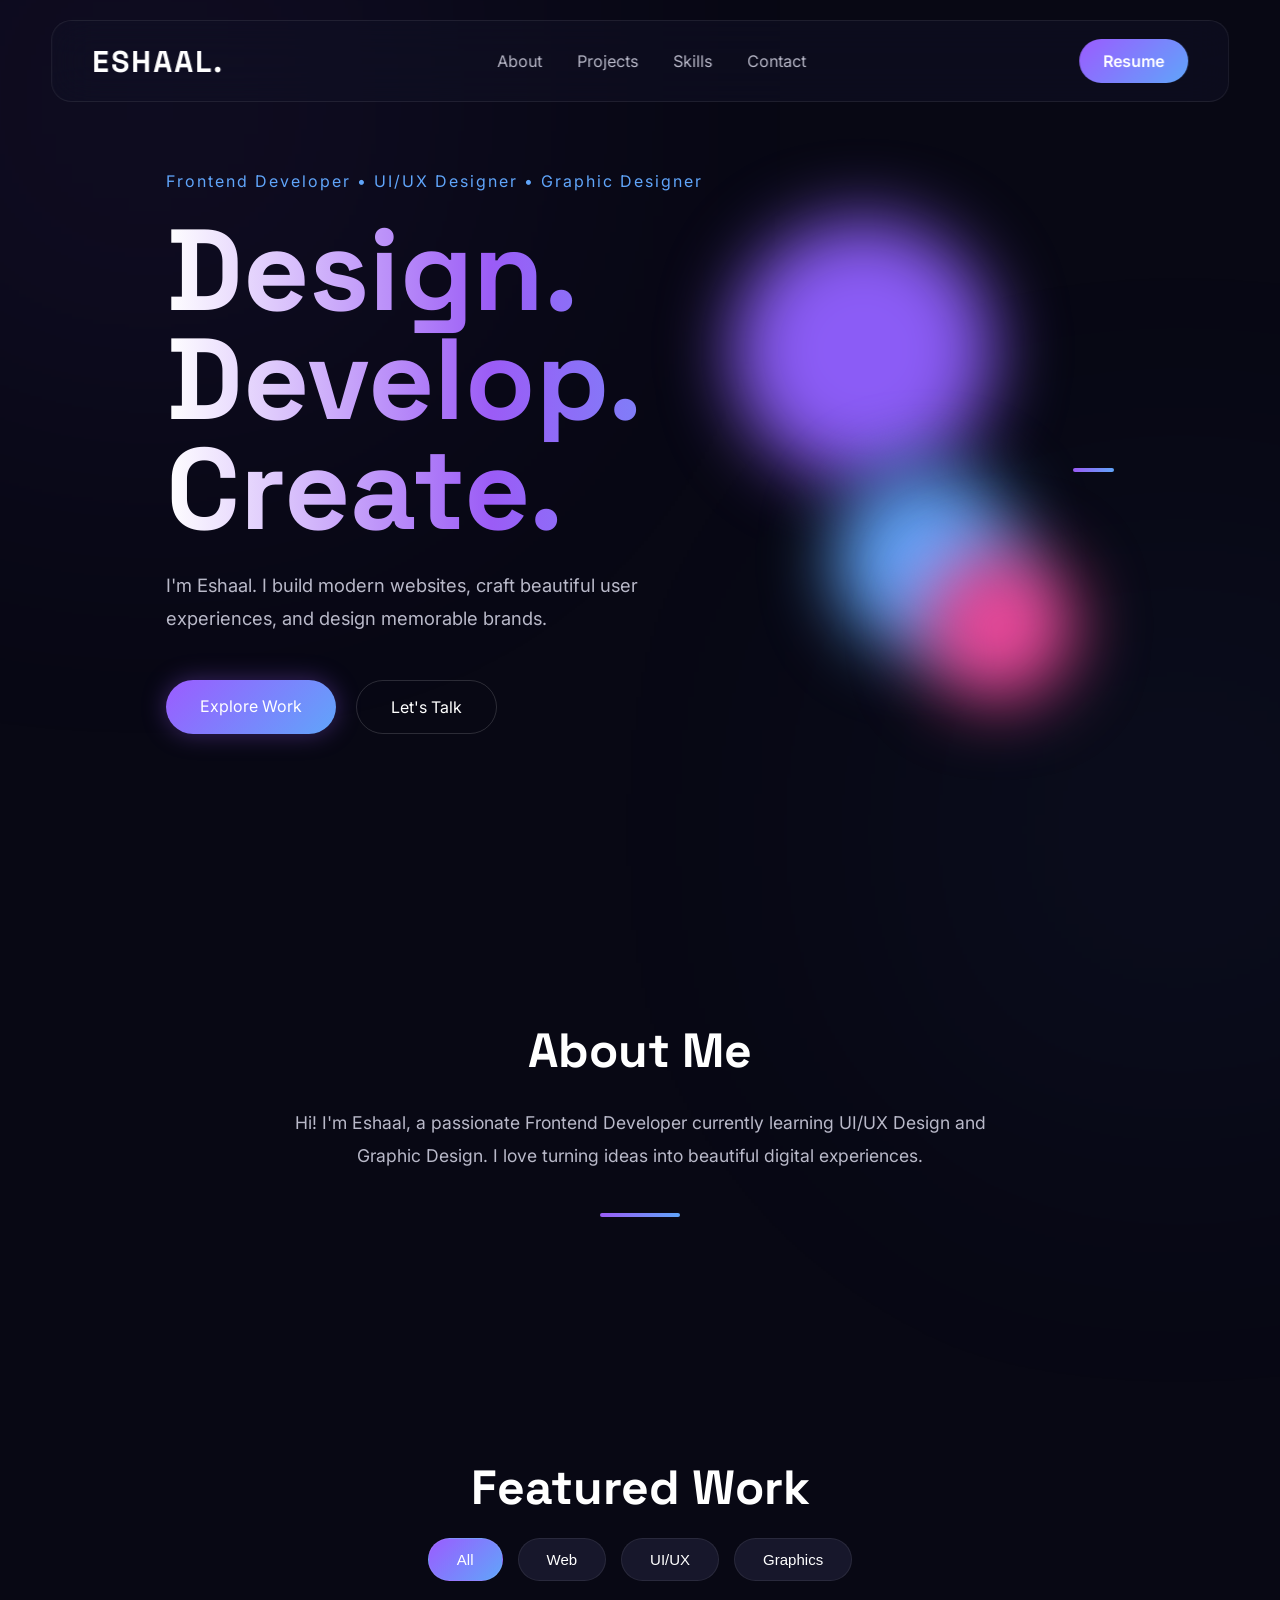
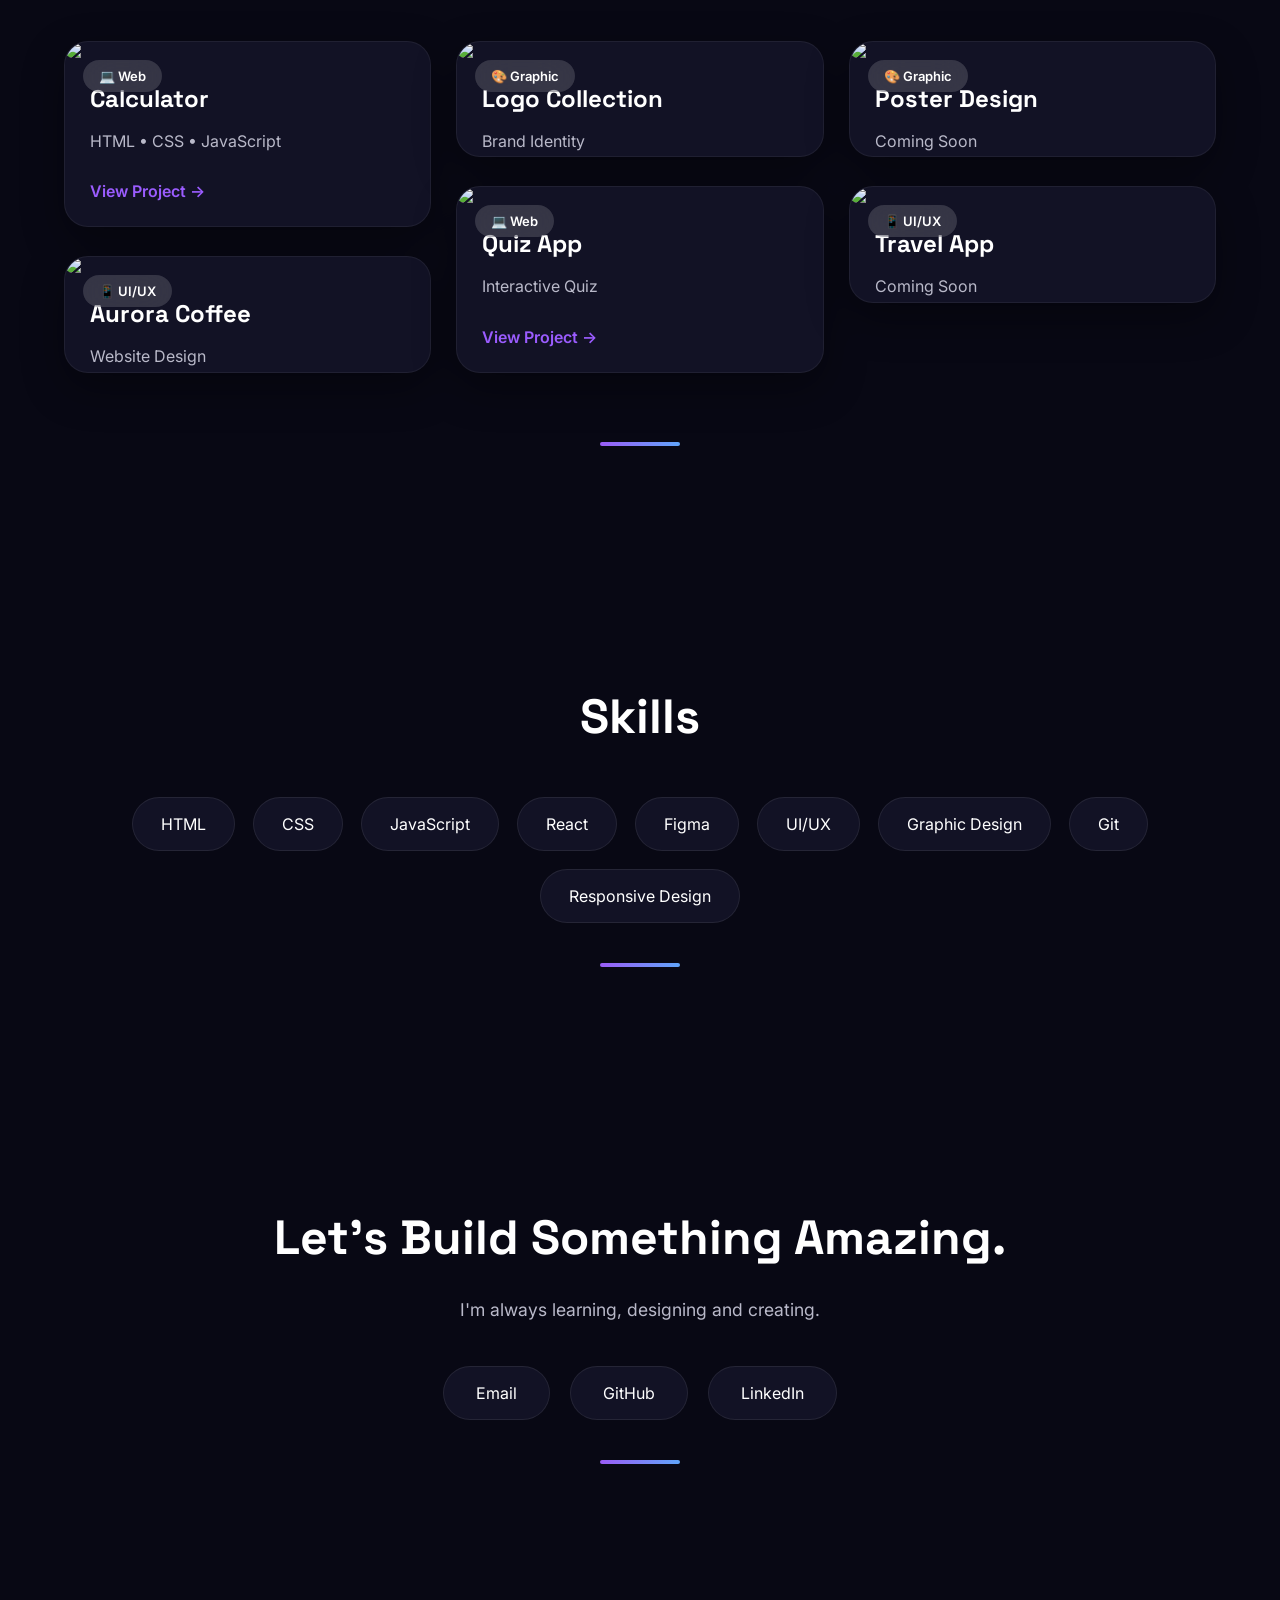
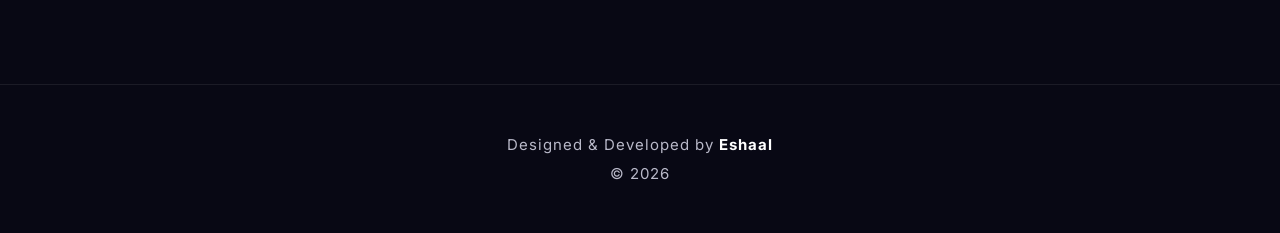
==== index.html @ 86899455 "Add files via upload" ====
<!DOCTYPE html>
<html lang="en">
<head>
<meta charset="UTF-8">
<meta name="viewport" content="width=device-width, initial-scale=1.0">

<title>Eshaal | Portfolio</title>

<link rel="preconnect" href="https://fonts.googleapis.com">
<link rel="preconnect" href="https://fonts.gstatic.com" crossorigin>

<link href="https://fonts.googleapis.com/css2?family=Inter:wght@300;400;500;600;700&family=Space+Grotesk:wght@400;500;700&display=swap" rel="stylesheet">

<link rel="stylesheet" href="style.css">

</head>

<body>

<header>

<div class="logo">
ESHAAL.
</div>

<nav>

<a href="#about">About</a>

<a href="#projects">Projects</a>

<a href="#skills">Skills</a>

<a href="#contact">Contact</a>

</nav>

<a href="#" class="resume">
Resume
</a>

</header>





<section class="hero">

<div class="hero-left">

<p class="tag">

Frontend Developer • UI/UX Designer • Graphic Designer

</p>

<h1>

Design.
Develop.
Create.

</h1>

<p class="hero-description">

I'm Eshaal.

I build modern websites,
craft beautiful user experiences,
and design memorable brands.

</p>

<div class="hero-buttons">

<a href="#projects" class="primary">

Explore Work

</a>

<a href="#contact" class="secondary">

Let's Talk

</a>

</div>

</div>

<div class="hero-right">

<div class="blob purple"></div>

<div class="blob blue"></div>

<div class="blob pink"></div>

</div>

</section>





<section id="about">

<h2>

About Me

</h2>

<p>

Hi!

I'm Eshaal,
a passionate Frontend Developer
currently learning UI/UX Design
and Graphic Design.

I love turning ideas into beautiful digital experiences.

</p>

</section>





<section id="projects">

<h2>

Featured Work

</h2>

<div class="filters">

<button class="active">
All
</button>

<button>
Web
</button>

<button>
UI/UX
</button>

<button>
Graphics
</button>

</div>

<div class="gallery">

<div class="card web">

<img src="images/calculator.png">

<div class="badge">
💻 Web
</div>

<h3>

Calculator

</h3>

<p>

HTML • CSS • JavaScript

</p>

<a href="calculator.html">

View Project →

</a>

</div>





<div class="card ui">

<img src="file:///C:/Users/Dell/OneDrive/Documents/Downloads/Aurora%20Coffee-Home%20(1).png">

<div class="badge">
📱 UI/UX
</div>

<h3>

Aurora Coffee

</h3>

<p>

Website Design

</p>

</div>





<div class="card graphic">

<img src="file:///C:/Users/Dell/OneDrive/Documents/Downloads/Desktop%20-%201.png">

<div class="badge">
🎨 Graphic
</div>

<h3>

Logo Collection

</h3>

<p>

Brand Identity

</p>

</div>





<div class="card web">

<img src="images/quiz.png">

<div class="badge">
💻 Web
</div>

<h3>

Quiz App

</h3>

<p>

Interactive Quiz

</p>

<a href="quiz.html">

View Project →

</a>

</div>





<div class="card graphic">

<img src="images/poster.png">

<div class="badge">
🎨 Graphic
</div>

<h3>

Poster Design

</h3>

<p>

Coming Soon

</p>

</div>





<div class="card ui">

<img src="images/travel.png">

<div class="badge">
📱 UI/UX
</div>

<h3>

Travel App

</h3>

<p>

Coming Soon

</p>

</div>

</div>

</section>





<section id="skills">

<h2>

Skills

</h2>

<div class="skills">

<span>HTML</span>

<span>CSS</span>

<span>JavaScript</span>

<span>React</span>

<span>Figma</span>

<span>UI/UX</span>

<span>Graphic Design</span>

<span>Git</span>

<span>Responsive Design</span>

</div>

</section>





<section id="contact">

<h2>

Let's Build Something Amazing.

</h2>

<p>

I'm always learning,
designing
and creating.

</p>

<div class="socials">

<a href="mailto:your@email.com">

Email

</a>

<a href="https://github.com/">

GitHub

</a>

<a href="#">

LinkedIn

</a>

</div>

</section>





<footer>

<p>

Designed & Developed by

<strong>Eshaal</strong>

</p>

<p>

© 2026

</p>

</footer>

<script src="script.js"></script>

</body>
</html>
---- style.css ----
/* =========================
   GOOGLE RESET
========================= */

*{
    margin:0;
    padding:0;
    box-sizing:border-box;
}

html{
    scroll-behavior:smooth;
}

body{

    font-family:'Inter',sans-serif;

    background:#080814;

    color:white;

    overflow-x:hidden;

}

/* =========================
   COLORS
========================= */

:root{

    --bg:#080814;

    --card:#121225;

    --purple:#9B5CFF;

    --pink:#E879F9;

    --blue:#60A5FA;

    --text:#ffffff;

    --paragraph:#B9B9C9;

    --border:rgba(255,255,255,.08);

}

/* =========================
   HEADER
========================= */

header{

    position:fixed;

    top:20px;

    left:50%;

    transform:translateX(-50%);

    width:92%;

    max-width:1200px;

    padding:18px 40px;

    display:flex;

    justify-content:space-between;

    align-items:center;

    border-radius:20px;

    backdrop-filter:blur(20px);

    background:rgba(18,18,37,.55);

    border:1px solid var(--border);

    z-index:999;

}

.logo{

    font-family:'Space Grotesk',sans-serif;

    font-size:30px;

    font-weight:700;

    letter-spacing:2px;

}

nav{

    display:flex;

    gap:35px;

}

nav a{

    text-decoration:none;

    color:var(--paragraph);

    transition:.35s;

}

nav a:hover{

    color:white;

}

.resume{

    padding:12px 24px;

    border-radius:999px;

    background:linear-gradient(135deg,var(--purple),var(--blue));

    color:white;

    text-decoration:none;

    font-weight:600;

    transition:.35s;

}

.resume:hover{

    transform:translateY(-4px);

    box-shadow:0 15px 30px rgba(155,92,255,.35);

}

/* =========================
   HERO
========================= */

.hero{

    min-height:100vh;

    padding:0 8%;

    display:flex;

    justify-content:space-between;

    align-items:center;

}

.hero-left{

    max-width:650px;

    z-index:5;

}

.tag{

    color:var(--blue);

    letter-spacing:2px;

    margin-bottom:20px;

}

.hero h1{

    font-family:'Space Grotesk',sans-serif;

    font-size:clamp(4.8rem,9vw,8rem);

    line-height:.95;

    margin-bottom:25px;

}

.hero-description{

    color:var(--paragraph);

    font-size:1.15rem;

    line-height:1.8;

    max-width:550px;

    margin-bottom:45px;

}

/* =========================
   BUTTONS
========================= */

.hero-buttons{

    display:flex;

    gap:20px;

}

.primary{

    padding:16px 34px;

    border-radius:999px;

    text-decoration:none;

    color:white;

    background:linear-gradient(135deg,var(--purple),var(--blue));

    transition:.35s;

}

.primary:hover{

    transform:translateY(-5px);

    box-shadow:0 20px 40px rgba(96,165,250,.25);

}

.secondary{

    padding:16px 34px;

    border-radius:999px;

    text-decoration:none;

    color:white;

    border:1px solid rgba(255,255,255,.15);

    transition:.35s;

}

.secondary:hover{

    background:white;

    color:#080814;

}

/* =========================
   FLOATING BLOBS
========================= */

.hero-right{

    position:relative;

    width:500px;

    height:500px;

}

.blob{

    position:absolute;

    border-radius:50%;

    filter:blur(35px);

    animation:float 8s ease-in-out infinite;

}

.purple{

    width:260px;

    height:260px;

    background:#8B5CF6;

    top:20px;

    right:80px;

}

.blue{

    width:180px;

    height:180px;

    background:#60A5FA;

    bottom:50px;

    left:20px;

}

.pink{

    width:150px;

    height:150px;

    background:#EC4899;

    right:0;

    bottom:0;

}

@keyframes float{

0%{

transform:translateY(0px);

}

50%{

transform:translateY(-35px);

}

100%{

transform:translateY(0px);

}

}

/* =========================
   SECTIONS
========================= */

section{

    width:min(1200px,90%);

    margin:auto;

    padding:120px 0;

}

section h2{

    font-family:'Space Grotesk',sans-serif;

    font-size:3rem;

    margin-bottom:25px;

}

section p{

    color:var(--paragraph);

    line-height:1.9;

    max-width:700px;

}

/* =========================
   MOBILE
========================= */

@media(max-width:900px){

header{

padding:18px;

}

nav{

display:none;

}

.resume{

display:none;

}

.hero{

flex-direction:column;

justify-content:center;

text-align:center;

padding-top:150px;

}

.hero-buttons{

justify-content:center;

flex-wrap:wrap;

}

.hero-right{

width:320px;

height:320px;

margin-top:60px;

}

.hero h1{

font-size:4rem;

}

}
/* ===================================
   ABOUT SECTION
=================================== */

#about{

    text-align:center;

}

#about p{

    margin:auto;

    font-size:1.1rem;

}

/* ===================================
   PROJECTS
=================================== */

#projects h2{

    text-align:center;

    margin-bottom:20px;

}

/* Filter Buttons */

.filters{

    display:flex;

    justify-content:center;

    gap:15px;

    flex-wrap:wrap;

    margin-bottom:60px;

}

.filters button{

    background:#17172b;

    border:1px solid rgba(255,255,255,.08);

    color:white;

    padding:12px 28px;

    border-radius:999px;

    cursor:pointer;

    font-size:15px;

    transition:.35s;

}

.filters button:hover{

    background:linear-gradient(135deg,#9B5CFF,#60A5FA);

    transform:translateY(-4px);

}

.filters .active{

    background:linear-gradient(135deg,#9B5CFF,#60A5FA);

}

/* ===================================
   PINTEREST GALLERY
=================================== */

.gallery{

    columns:3 320px;

    column-gap:25px;

}

/* ===================================
   CARDS
=================================== */

.card{

    display:inline-block;

    width:100%;

    margin-bottom:25px;

    background:#121225;

    border-radius:24px;

    overflow:hidden;

    border:1px solid rgba(255,255,255,.06);

    transition:.4s;

    position:relative;

}

.card:hover{

    transform:translateY(-12px);

    box-shadow:0 25px 50px rgba(155,92,255,.25);

}

/* ===================================
   CARD IMAGE
=================================== */

.card img{

    width:100%;

    display:block;

    transition:.5s;

}

.card:hover img{

    transform:scale(1.06);

}

/* ===================================
   BADGE
=================================== */

.badge{

    position:absolute;

    top:18px;

    left:18px;

    background:rgba(255,255,255,.15);

    backdrop-filter:blur(18px);

    padding:8px 16px;

    border-radius:999px;

    font-size:13px;

    font-weight:600;

}

/* ===================================
   CARD CONTENT
=================================== */

.card h3{

    font-family:'Space Grotesk',sans-serif;

    font-size:1.5rem;

    margin:25px 25px 12px;

}

.card p{

    margin:0 25px;

    color:#b9b9c9;

}

.card a{

    display:inline-block;

    margin:25px;

    text-decoration:none;

    color:#9B5CFF;

    font-weight:600;

}

.card a:hover{

    color:white;

}

/* ===================================
   SKILLS
=================================== */

#skills{

    text-align:center;

}

.skills{

    display:flex;

    justify-content:center;

    flex-wrap:wrap;

    gap:18px;

    margin-top:50px;

}

.skills span{

    padding:16px 28px;

    background:#121225;

    border-radius:999px;

    border:1px solid rgba(255,255,255,.08);

    transition:.35s;

    cursor:pointer;

}

.skills span:hover{

    background:linear-gradient(135deg,#9B5CFF,#60A5FA);

    transform:translateY(-6px);

    box-shadow:0 15px 35px rgba(155,92,255,.25);

}
/* ===========================
   CONTACT SECTION
=========================== */

#contact{
    text-align:center;
}

#contact p{
    margin:20px auto 40px;
    font-size:1.1rem;
}

.socials{
    display:flex;
    justify-content:center;
    gap:20px;
    flex-wrap:wrap;
}

.socials a{
    text-decoration:none;
    color:white;
    padding:16px 32px;
    border-radius:999px;
    background:#121225;
    border:1px solid rgba(255,255,255,.08);
    transition:.35s;
}

.socials a:hover{
    background:linear-gradient(135deg,#9B5CFF,#60A5FA);
    transform:translateY(-6px);
}

/* ===========================
   FOOTER
=========================== */

footer{

    margin-top:100px;

    padding:40px 20px;

    text-align:center;

    border-top:1px solid rgba(255,255,255,.08);

    color:#B9B9C9;

}

footer strong{

    color:white;

}

footer p{

    margin:10px 0;

}

/* ===========================
   SCROLLBAR
=========================== */

::-webkit-scrollbar{

    width:10px;

}

::-webkit-scrollbar-track{

    background:#080814;

}

::-webkit-scrollbar-thumb{

    background:#8B5CF6;

    border-radius:999px;

}

::-webkit-scrollbar-thumb:hover{

    background:#A855F7;

}

/* ===========================
   CARD GLOW
=========================== */

.card::before{

    content:"";

    position:absolute;

    inset:0;

    background:linear-gradient(
        135deg,
        rgba(155,92,255,.12),
        transparent,
        rgba(96,165,250,.12)
    );

    opacity:0;

    transition:.4s;

    pointer-events:none;

}

.card:hover::before{

    opacity:1;

}

/* ===========================
   FADE ANIMATION
=========================== */

@keyframes fadeUp{

    from{

        opacity:0;

        transform:translateY(40px);

    }

    to{

        opacity:1;

        transform:translateY(0);

    }

}

.hero,
#about,
#projects,
#skills,
#contact{

    animation:fadeUp .8s ease;

}

/* ===========================
   RESPONSIVE
=========================== */

@media(max-width:768px){

section{

padding:80px 20px;

}

.hero{

padding-top:130px;

}

.hero h1{

font-size:3.5rem;

}

section h2{

font-size:2.2rem;

}

.gallery{

columns:1;

}

.filters{

gap:10px;

}

.filters button{

width:140px;

}

.skills{

gap:12px;

}

.skills span{

width:100%;

max-width:250px;

text-align:center;

}

.socials{

flex-direction:column;

align-items:center;

}

.socials a{

width:220px;

text-align:center;

}

}

/* ===========================
   BACKGROUND GLOW
=========================== */

body::before{

content:"";

position:fixed;

width:600px;

height:600px;

background:#8B5CF6;

filter:blur(180px);

opacity:.08;

top:-200px;

left:-150px;

z-index:-2;

}

body::after{

content:"";

position:fixed;

width:500px;

height:500px;

background:#60A5FA;

filter:blur(180px);

opacity:.06;

bottom:-180px;

right:-150px;

z-index:-2;

}
/* =========================================
   PREMIUM FINISH
=========================================*/

/* Selection Color */

::selection{
    background:#9B5CF6;
    color:white;
}

/* Smooth Image Corners */

img{
    width:100%;
    display:block;
    border-radius:18px;
}

/* Beautiful Gradient Line */

section::after{

    content:"";

    display:block;

    width:80px;

    height:4px;

    margin:40px auto 0;

    border-radius:999px;

    background:linear-gradient(90deg,#9B5CF6,#60A5FA);

}

/* Logo Hover */

.logo{

    transition:.35s;

    cursor:pointer;

}

.logo:hover{

    color:#9B5CF6;

    transform:scale(1.05);

}

/* Navbar Link Underline */

nav a{

    position:relative;

}

nav a::after{

    content:"";

    position:absolute;

    left:0;

    bottom:-8px;

    width:0;

    height:2px;

    background:#9B5CF6;

    transition:.35s;

}

nav a:hover::after{

    width:100%;

}

/* Project Title */

.card h3{

    transition:.35s;

}

.card:hover h3{

    color:#9B5CF6;

}

/* Floating Animation */

.card{

    animation:floatCard 5s ease-in-out infinite;

}

.card:nth-child(even){

    animation-delay:1.5s;

}

.card:nth-child(3){

    animation-delay:2.5s;

}

@keyframes floatCard{

0%{

transform:translateY(0);

}

50%{

transform:translateY(-8px);

}

100%{

transform:translateY(0);

}

}

/* Hero Gradient Text */

.hero h1{

background:linear-gradient(90deg,#FFFFFF,#9B5CF6,#60A5FA);

-webkit-background-clip:text;

-webkit-text-fill-color:transparent;

}

/* Nice Shadow */

.card{

box-shadow:0 15px 40px rgba(0,0,0,.35);

}

/* Button Glow */

.primary{

box-shadow:0 0 25px rgba(155,92,255,.35);

}

.primary:hover{

box-shadow:0 0 40px rgba(155,92,255,.6);

}

/* Footer */

footer{

font-size:15px;

letter-spacing:1px;

}

/* Responsive */

@media(max-width:600px){

.hero h1{

font-size:3rem;

}

.hero-description{

font-size:1rem;

}

.logo{

font-size:24px;

}

}
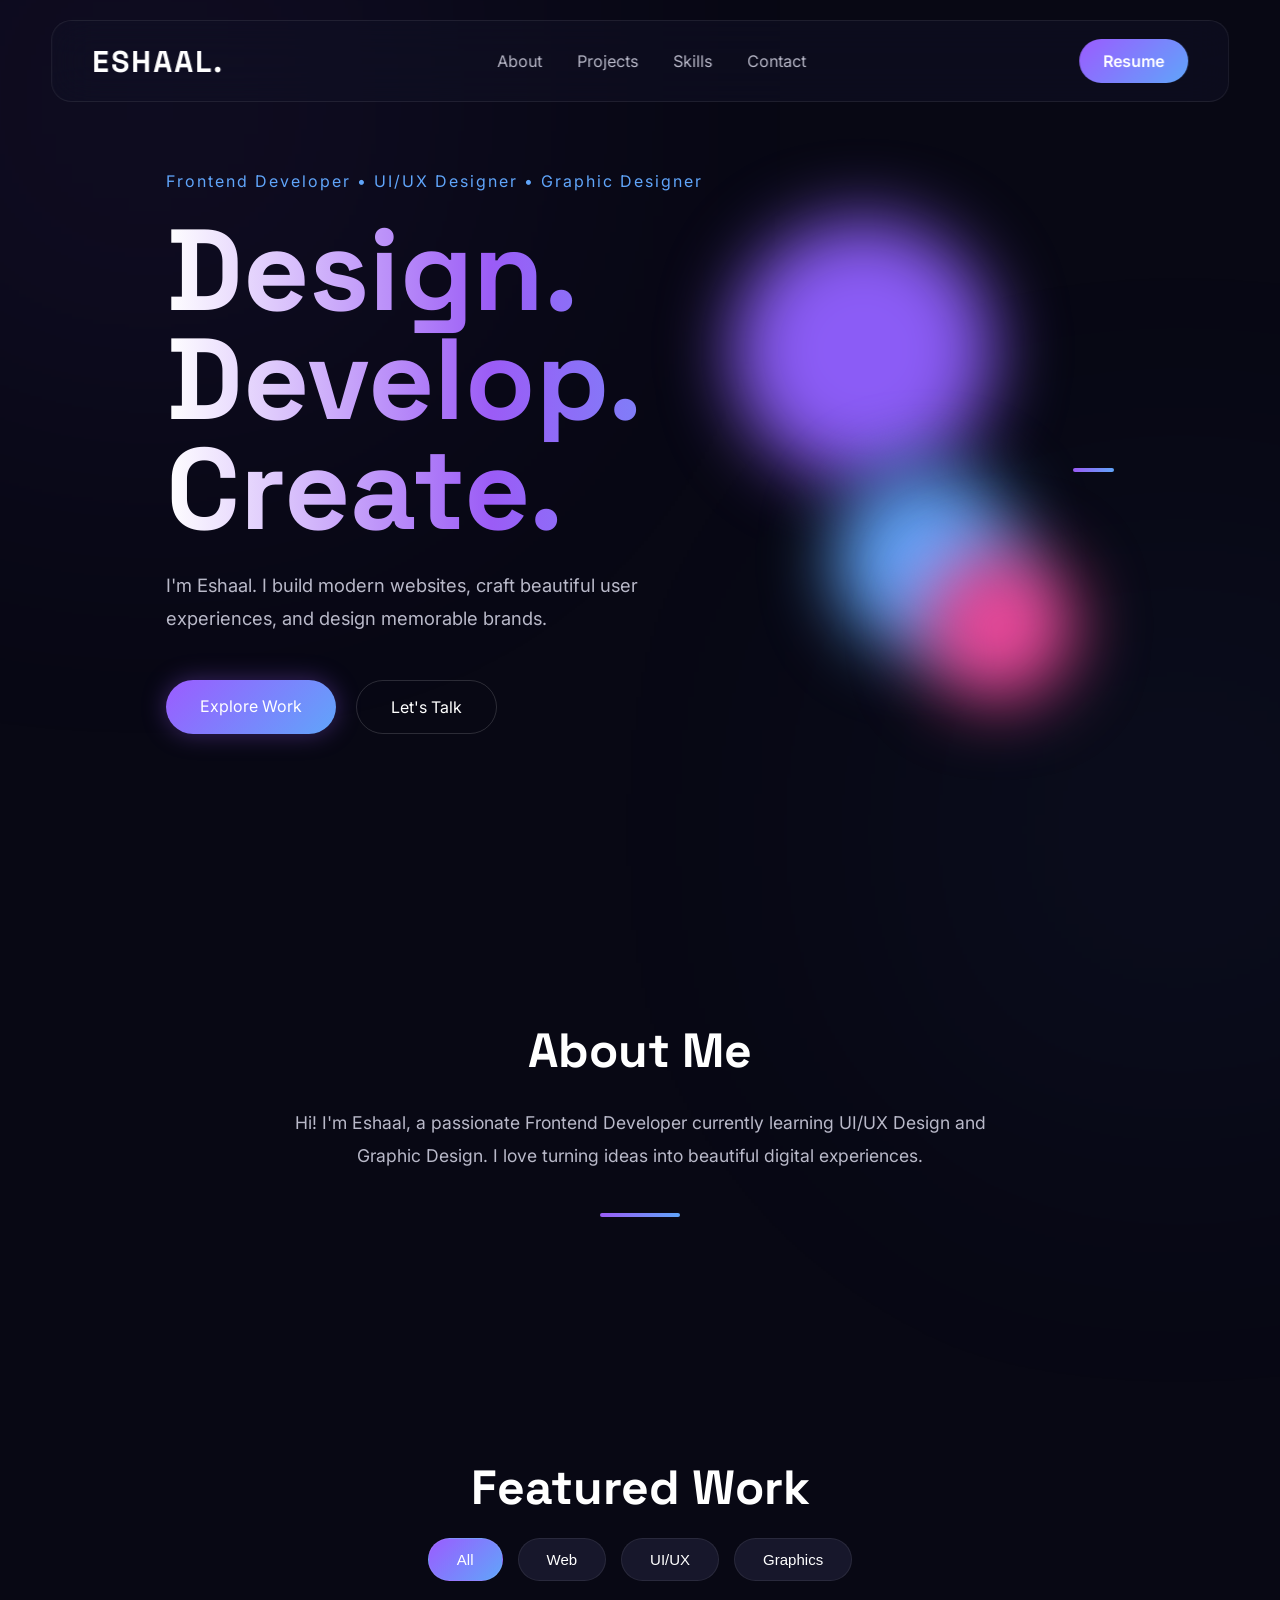
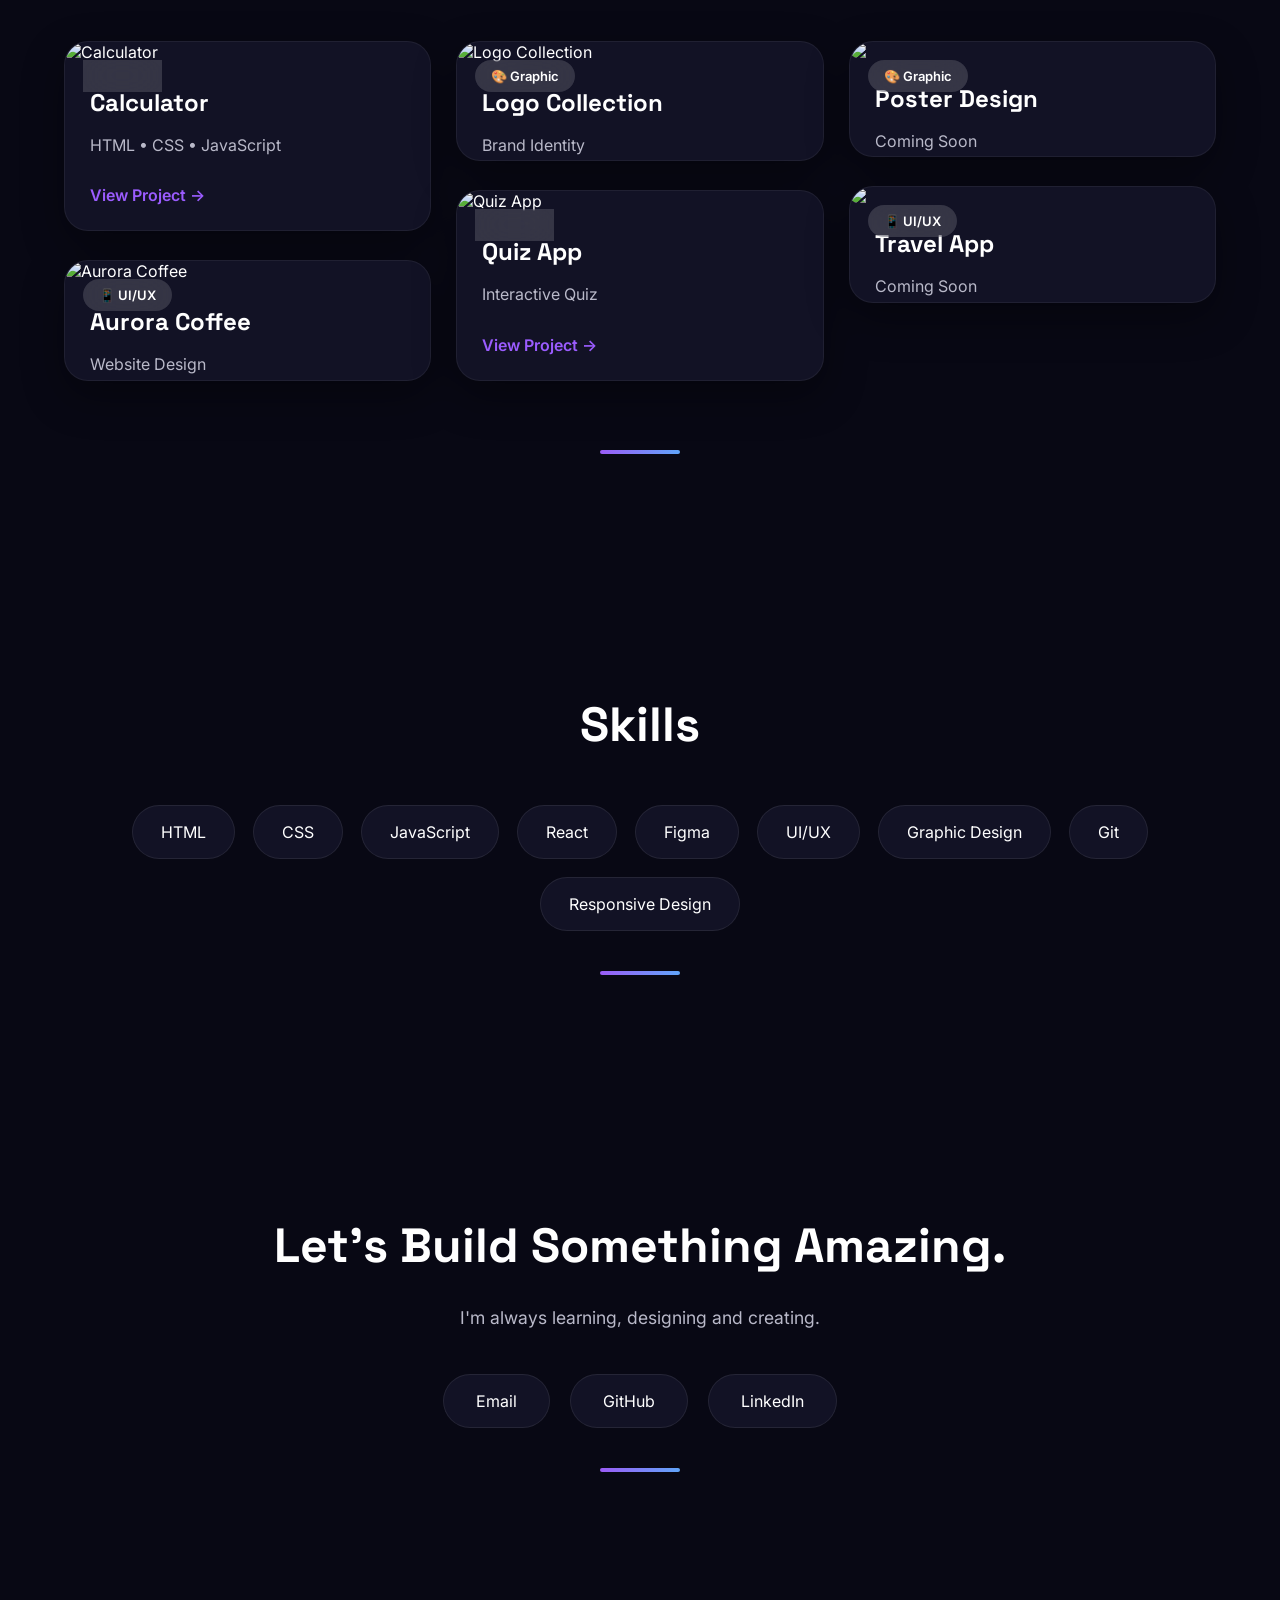
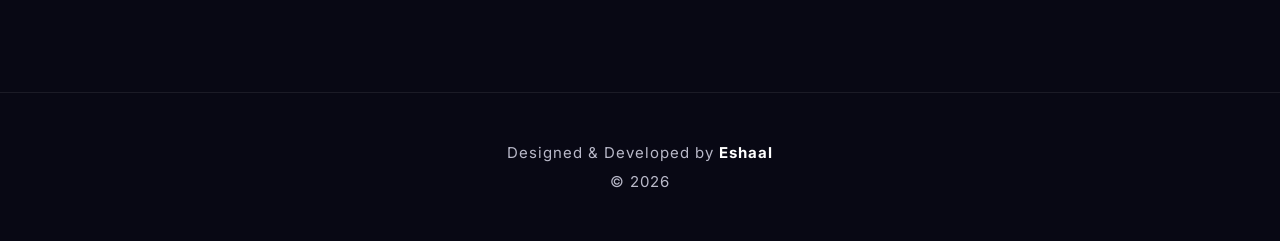
==== commit 6f6a5e47: "Update index.html" ====
--- a/index.html
+++ b/index.html
@@ -166,7 +166,7 @@
 
 <div class="card web">
 
-<img src="images/calculator.png">
+<img src="images/calculator.png" alt="Calculator">
 
 <div class="badge">
 💻 Web
@@ -198,7 +198,7 @@
 
 <div class="card ui">
 
-<img src="file:///C:/Users/Dell/OneDrive/Documents/Downloads/Aurora%20Coffee-Home%20(1).png">
+<img src="images/aurora-home.png.png" alt="Aurora Coffee">
 
 <div class="badge">
 📱 UI/UX
@@ -224,7 +224,7 @@
 
 <div class="card graphic">
 
-<img src="file:///C:/Users/Dell/OneDrive/Documents/Downloads/Desktop%20-%201.png">
+<img src="images/logo-collection.png.png" alt="Logo Collection">
 
 <div class="badge">
 🎨 Graphic
@@ -250,7 +250,7 @@
 
 <div class="card web">
 
-<img src="images/quiz.png">
+<img src="images/quiz.png" alt="Quiz App">
 
 <div class="badge">
 💻 Web
@@ -437,4 +437,4 @@
 <script src="script.js"></script>
 
 </body>
-</html>+</html>
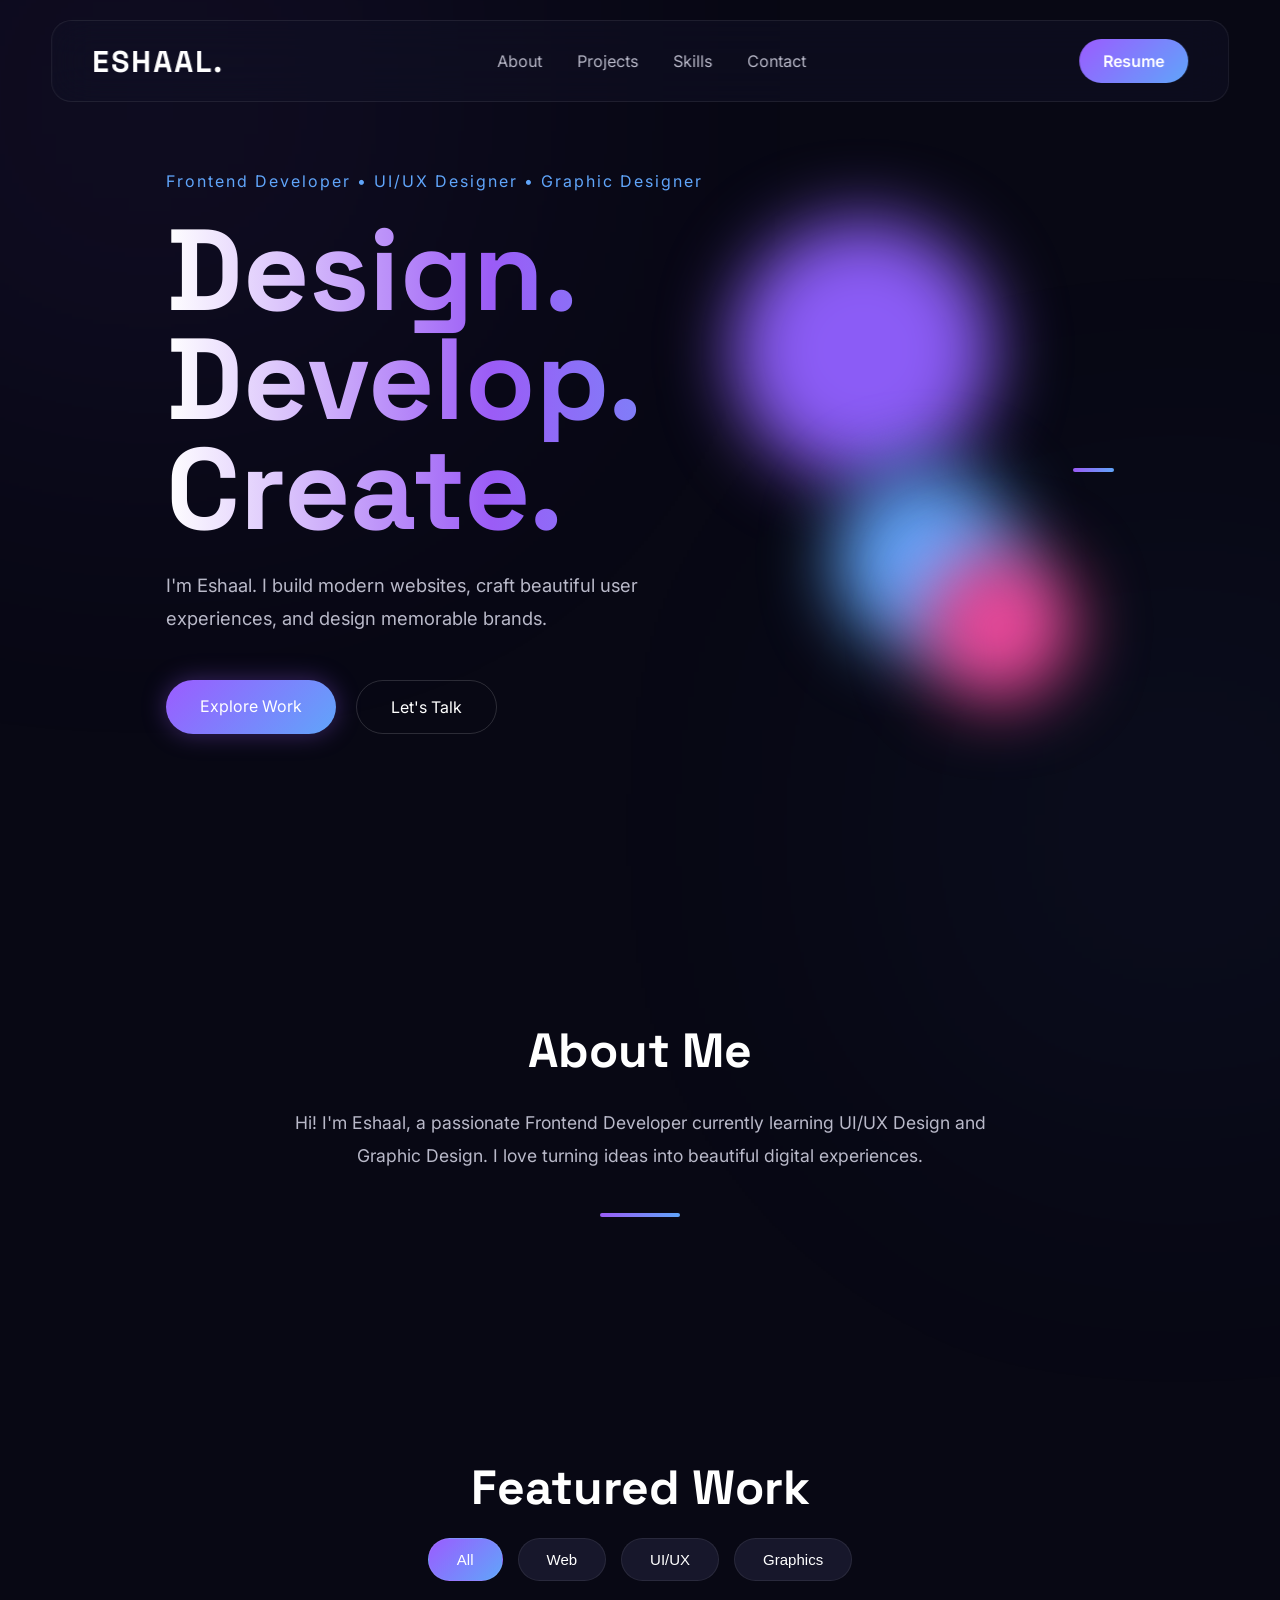
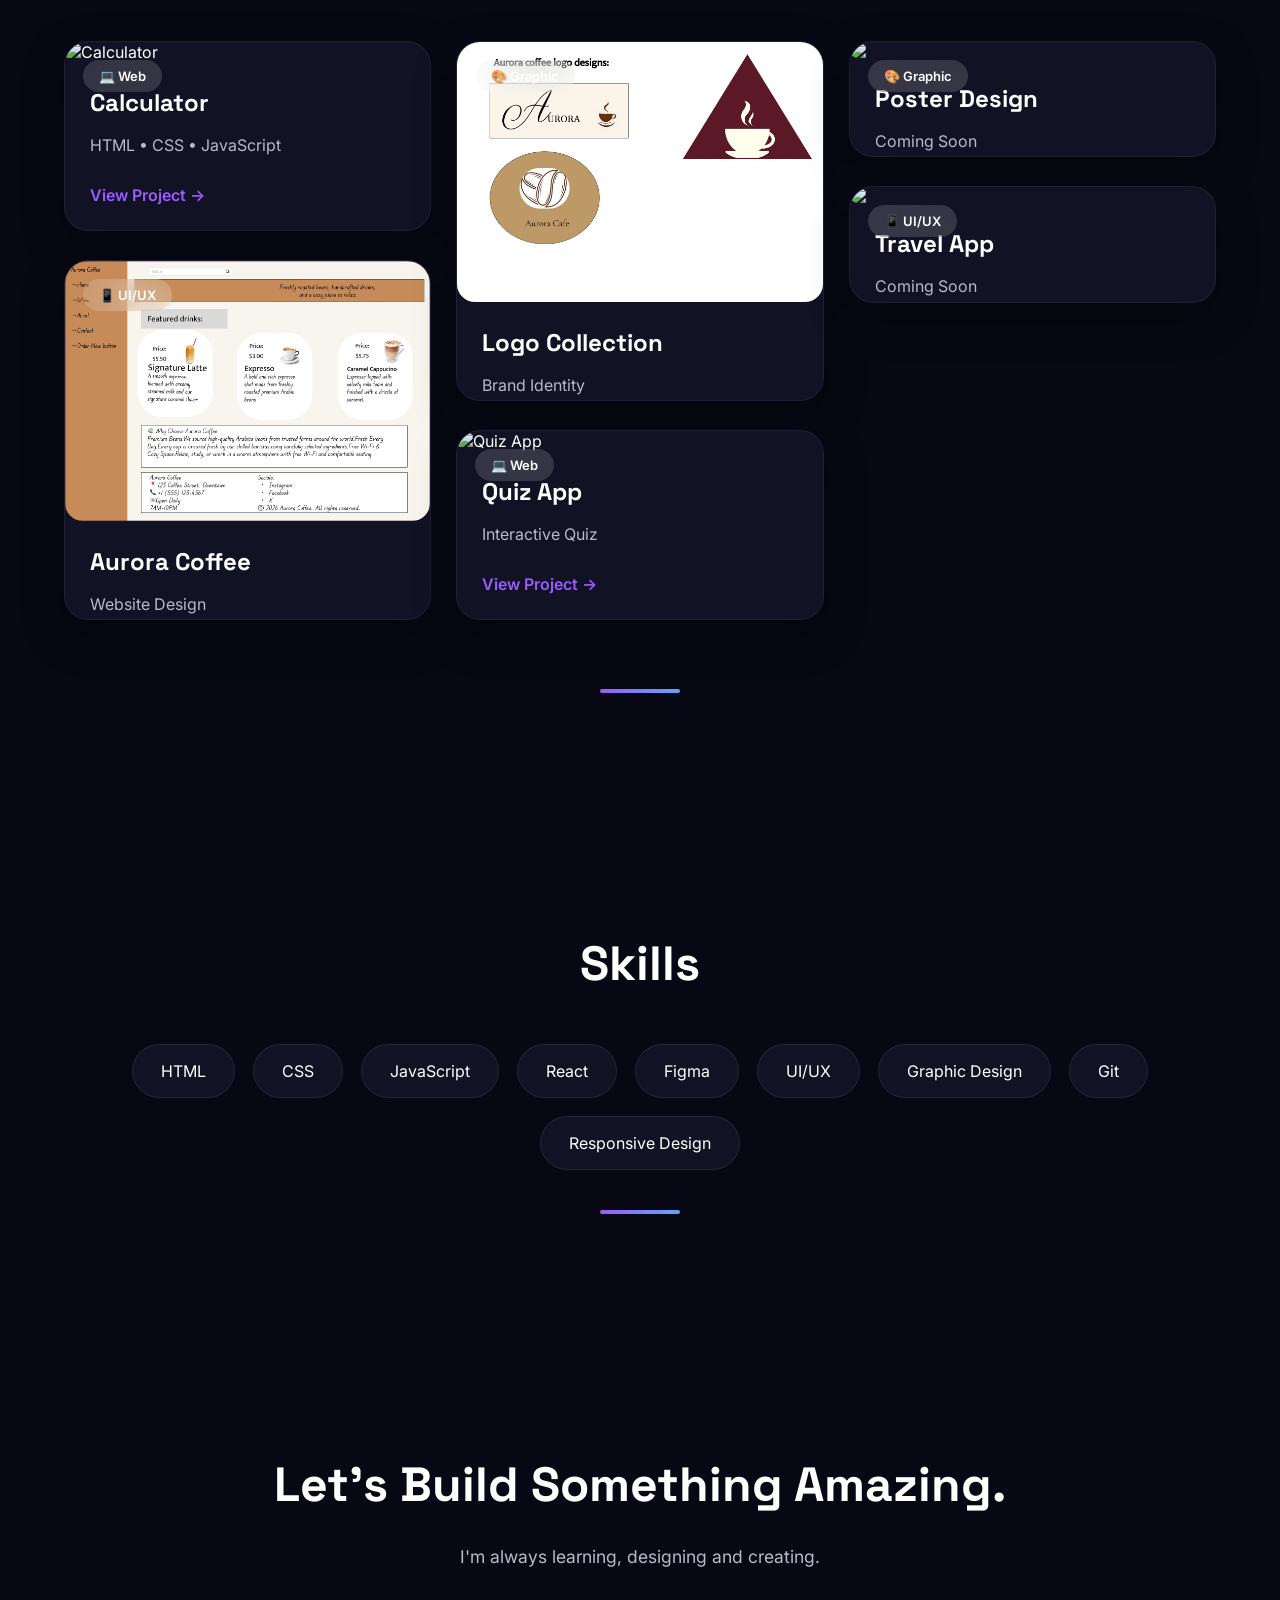
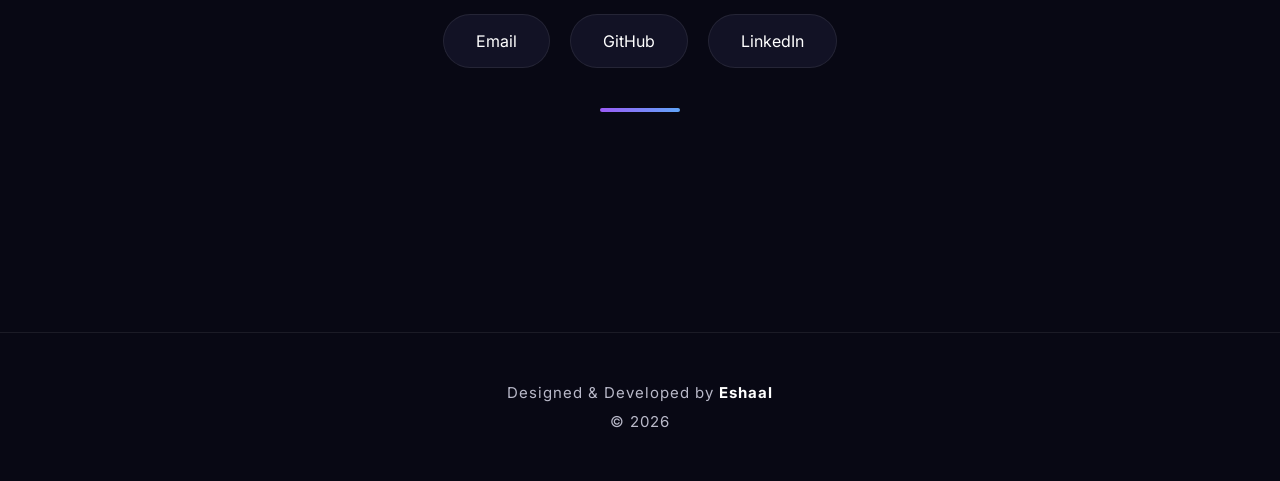
==== commit 82f0b636: "Update index.html" ====
--- a/index.html
+++ b/index.html
@@ -198,7 +198,7 @@
 
 <div class="card ui">
 
-<img src="images/aurora-home.png.png" alt="Aurora Coffee">
+<img src="aurora-home.png.png" alt="Aurora Coffee">
 
 <div class="badge">
 📱 UI/UX
@@ -224,7 +224,7 @@
 
 <div class="card graphic">
 
-<img src="images/logo-collection.png.png" alt="Logo Collection">
+<img src="logo-collection.png.png" alt="Logo Collection">
 
 <div class="badge">
 🎨 Graphic
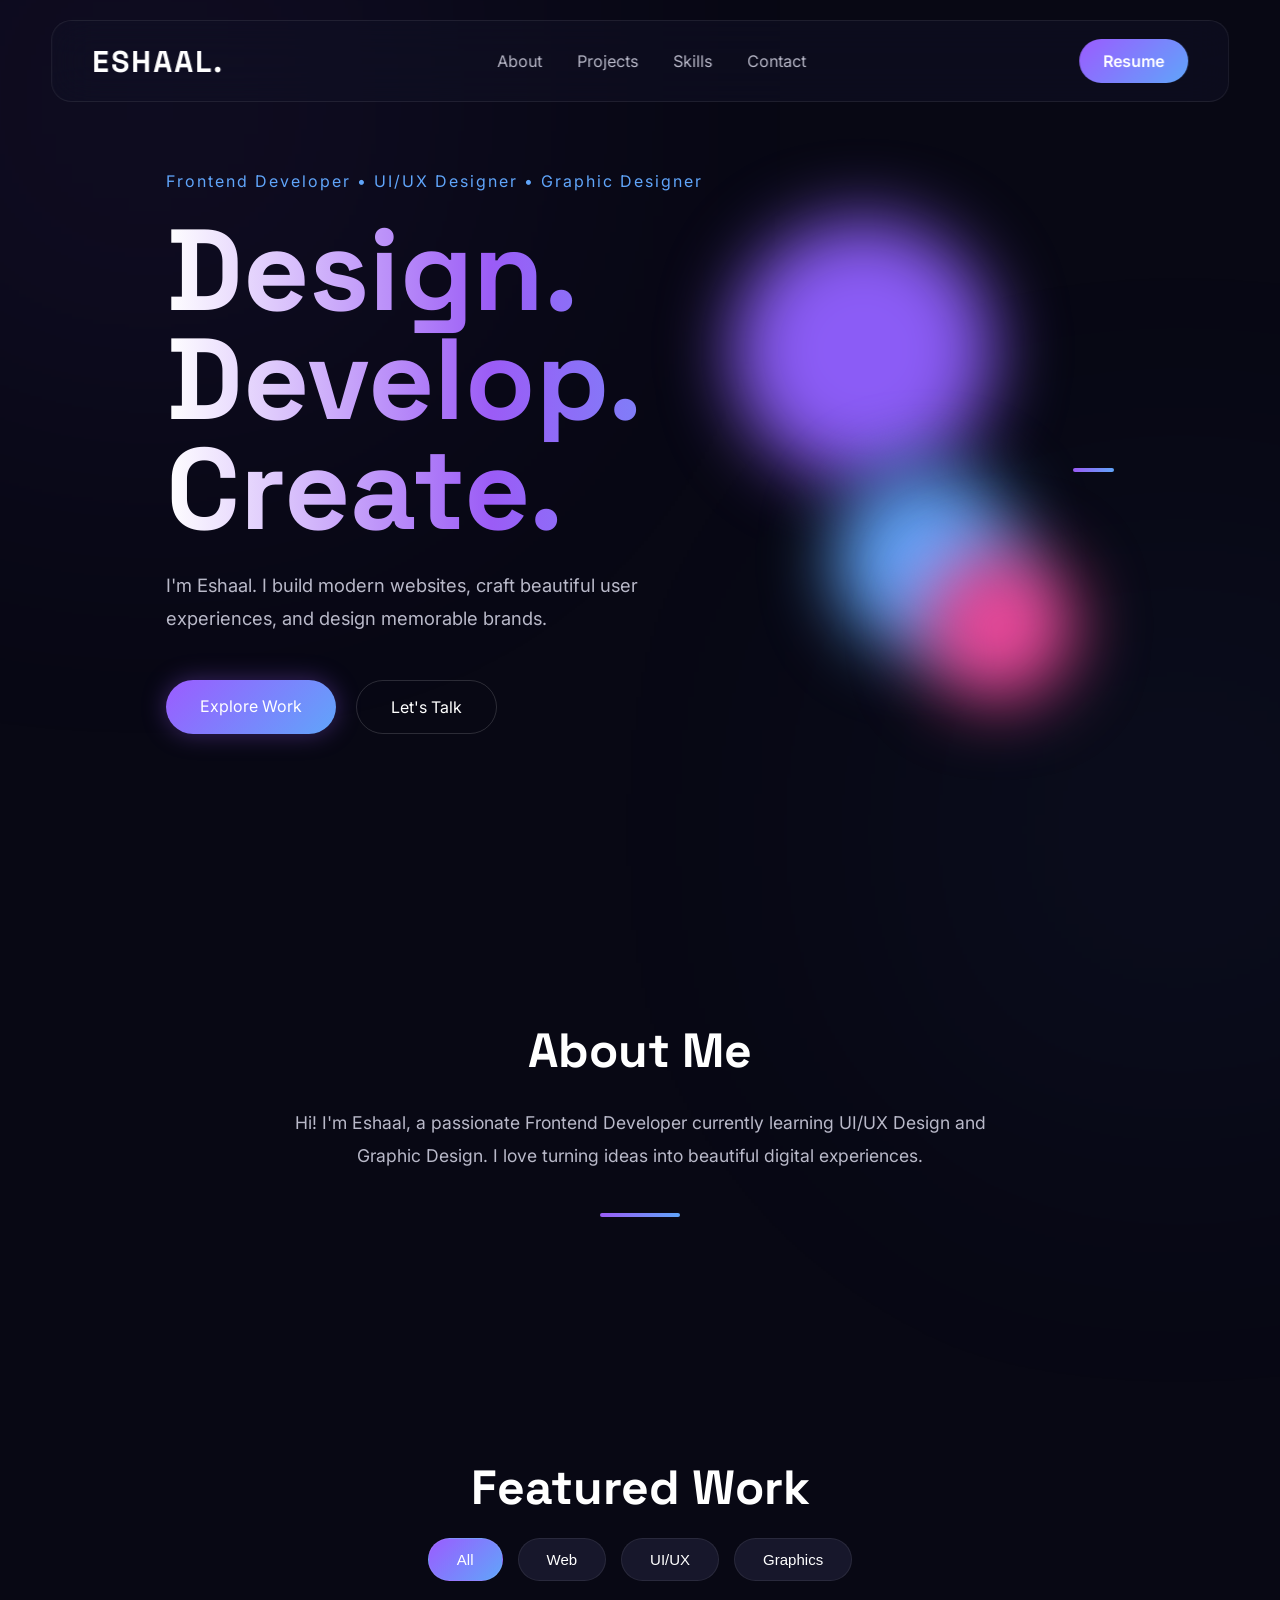
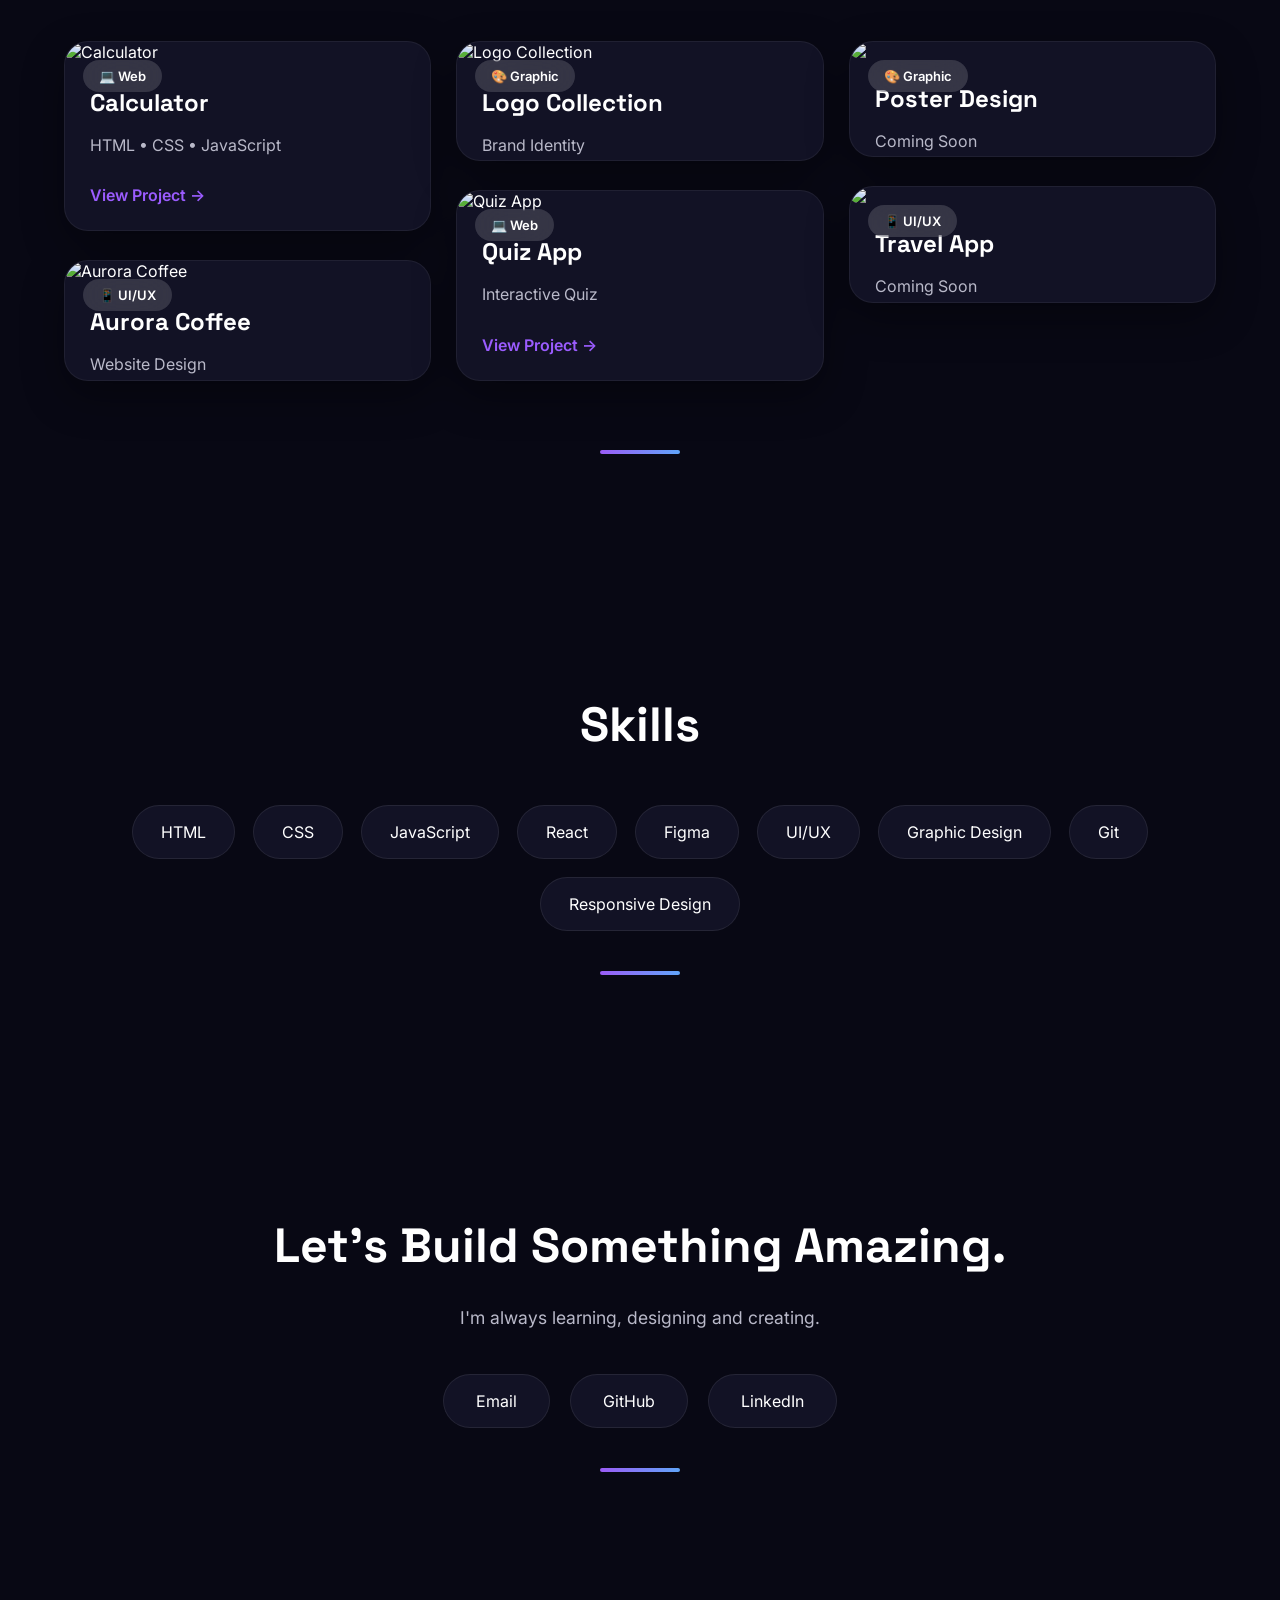
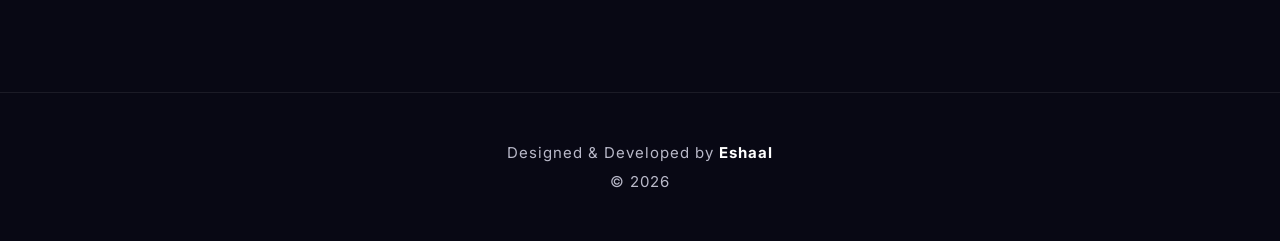
==== commit 0749e471: "Update index.html" ====
--- a/index.html
+++ b/index.html
@@ -198,7 +198,7 @@
 
 <div class="card ui">
 
-<img src="aurora-home.png.png" alt="Aurora Coffee">
+<img src="aurora-home.png" alt="Aurora Coffee">
 
 <div class="badge">
 📱 UI/UX
@@ -224,7 +224,7 @@
 
 <div class="card graphic">
 
-<img src="logo-collection.png.png" alt="Logo Collection">
+<img src="logo-collection.png" alt="Logo Collection">
 
 <div class="badge">
 🎨 Graphic
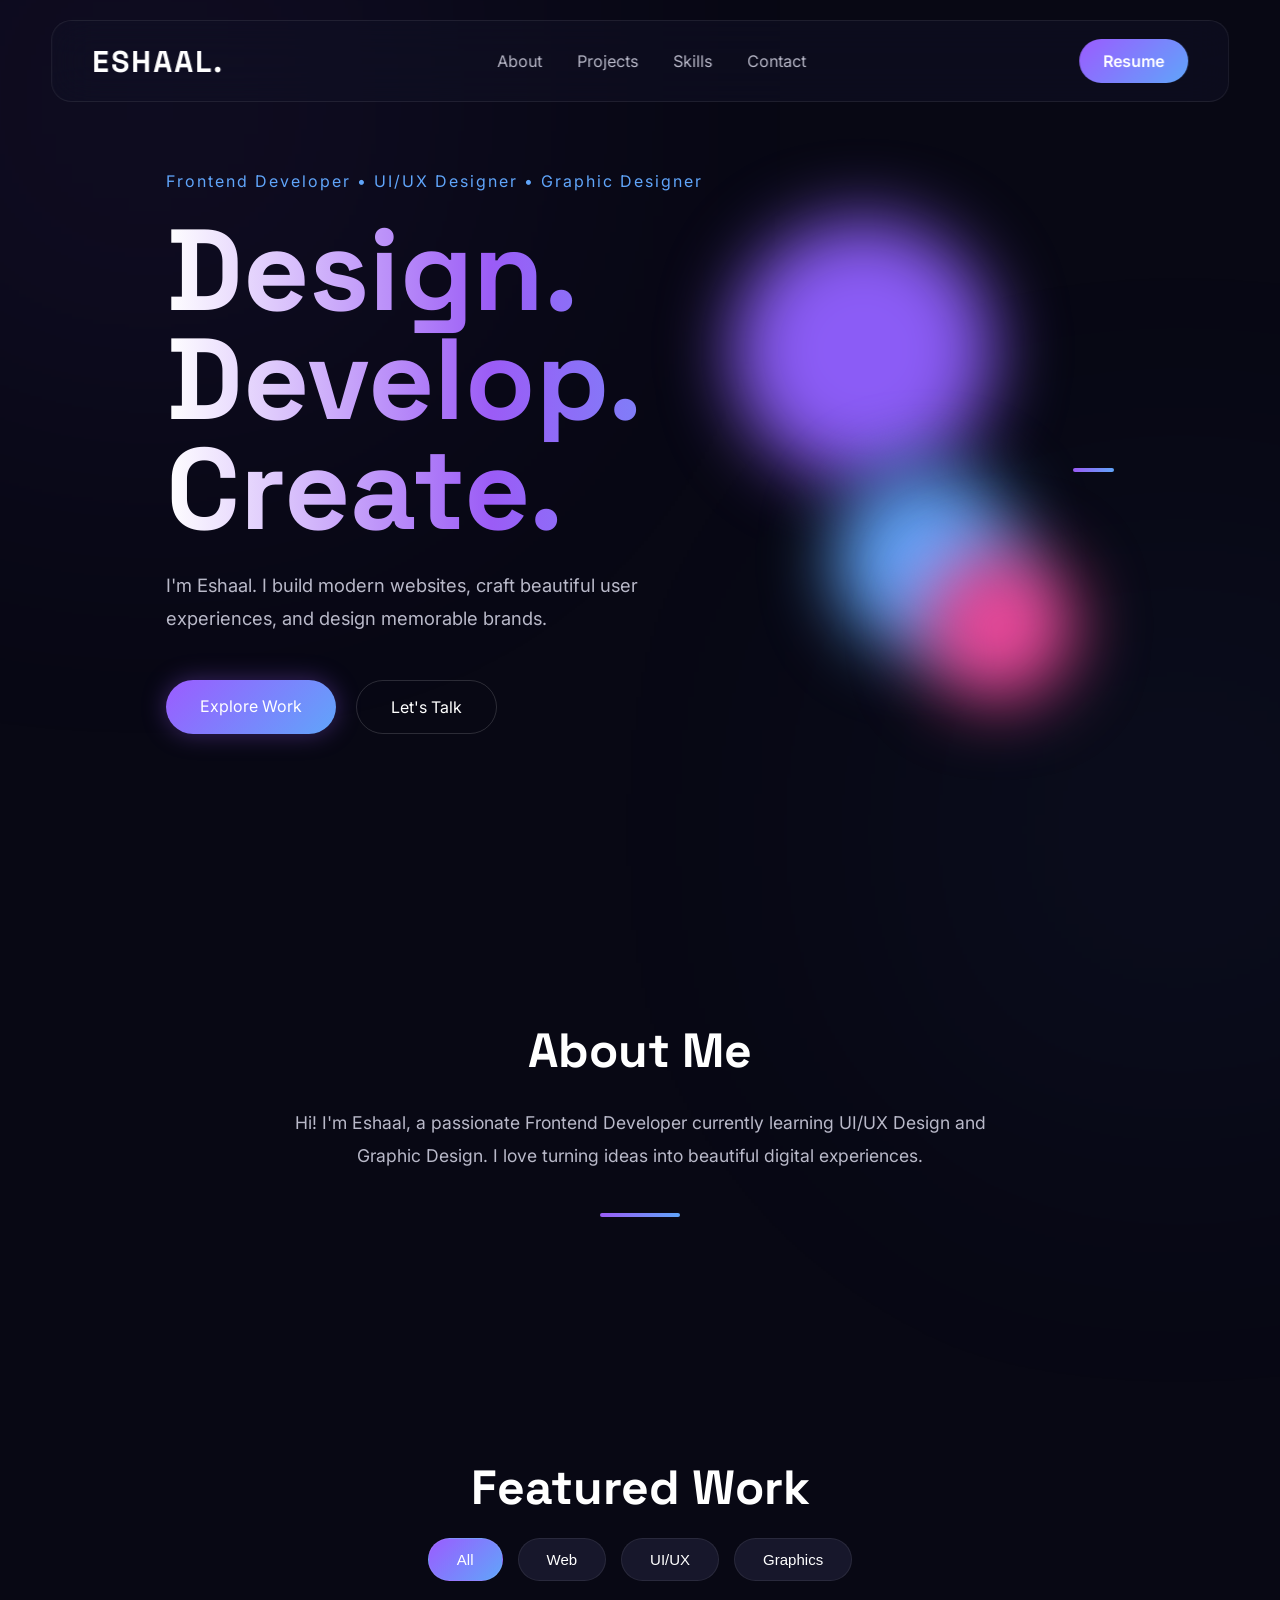
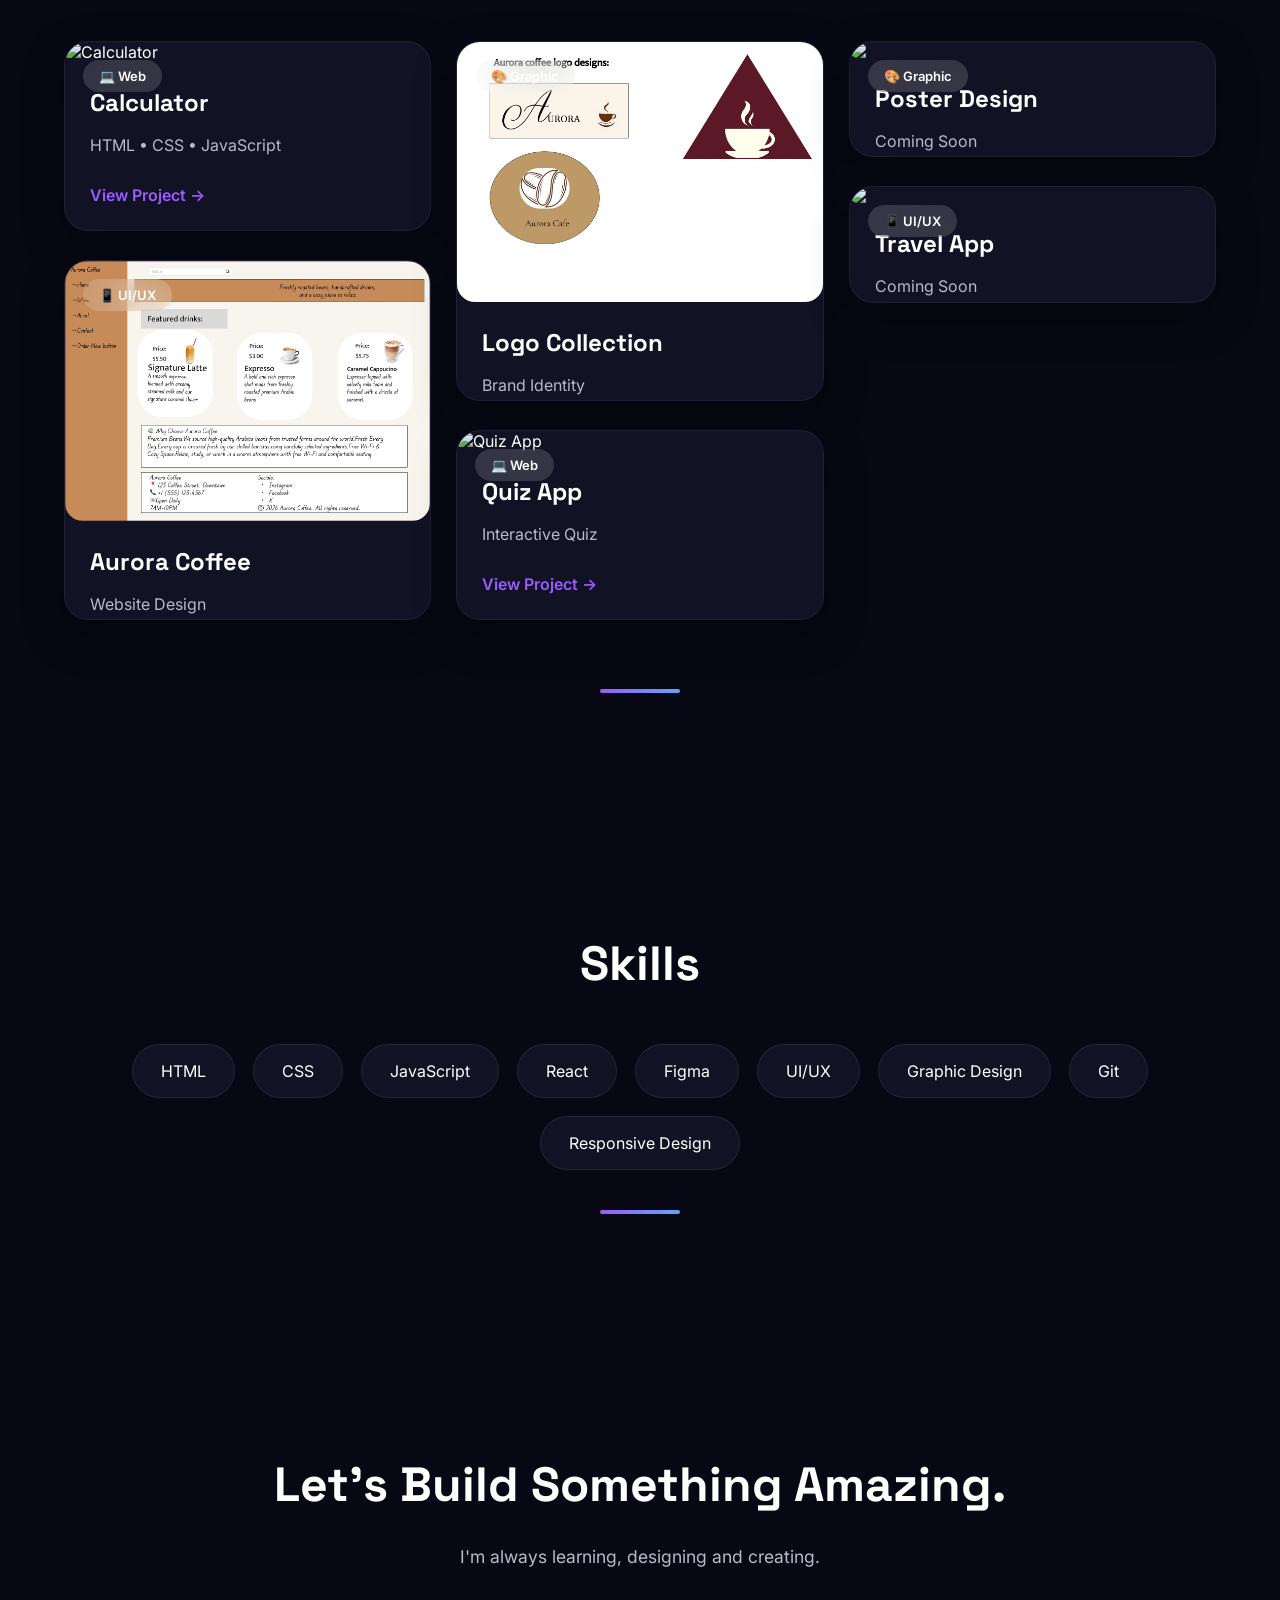
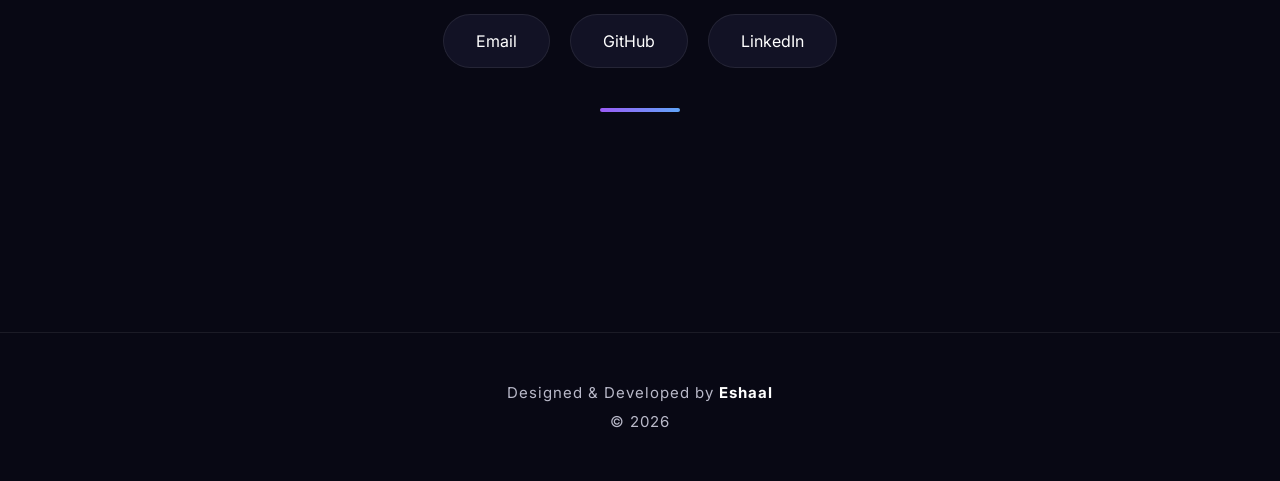
==== commit 13ec4b0a: "Update index.html" ====
--- a/index.html
+++ b/index.html
@@ -198,7 +198,7 @@
 
 <div class="card ui">
 
-<img src="aurora-home.png" alt="Aurora Coffee">
+<img src="aurora-home.png.png" alt="Aurora Coffee">
 
 <div class="badge">
 📱 UI/UX
@@ -224,7 +224,7 @@
 
 <div class="card graphic">
 
-<img src="logo-collection.png" alt="Logo Collection">
+<img src="logo-collection.png.png" alt="Logo Collection">
 
 <div class="badge">
 🎨 Graphic
